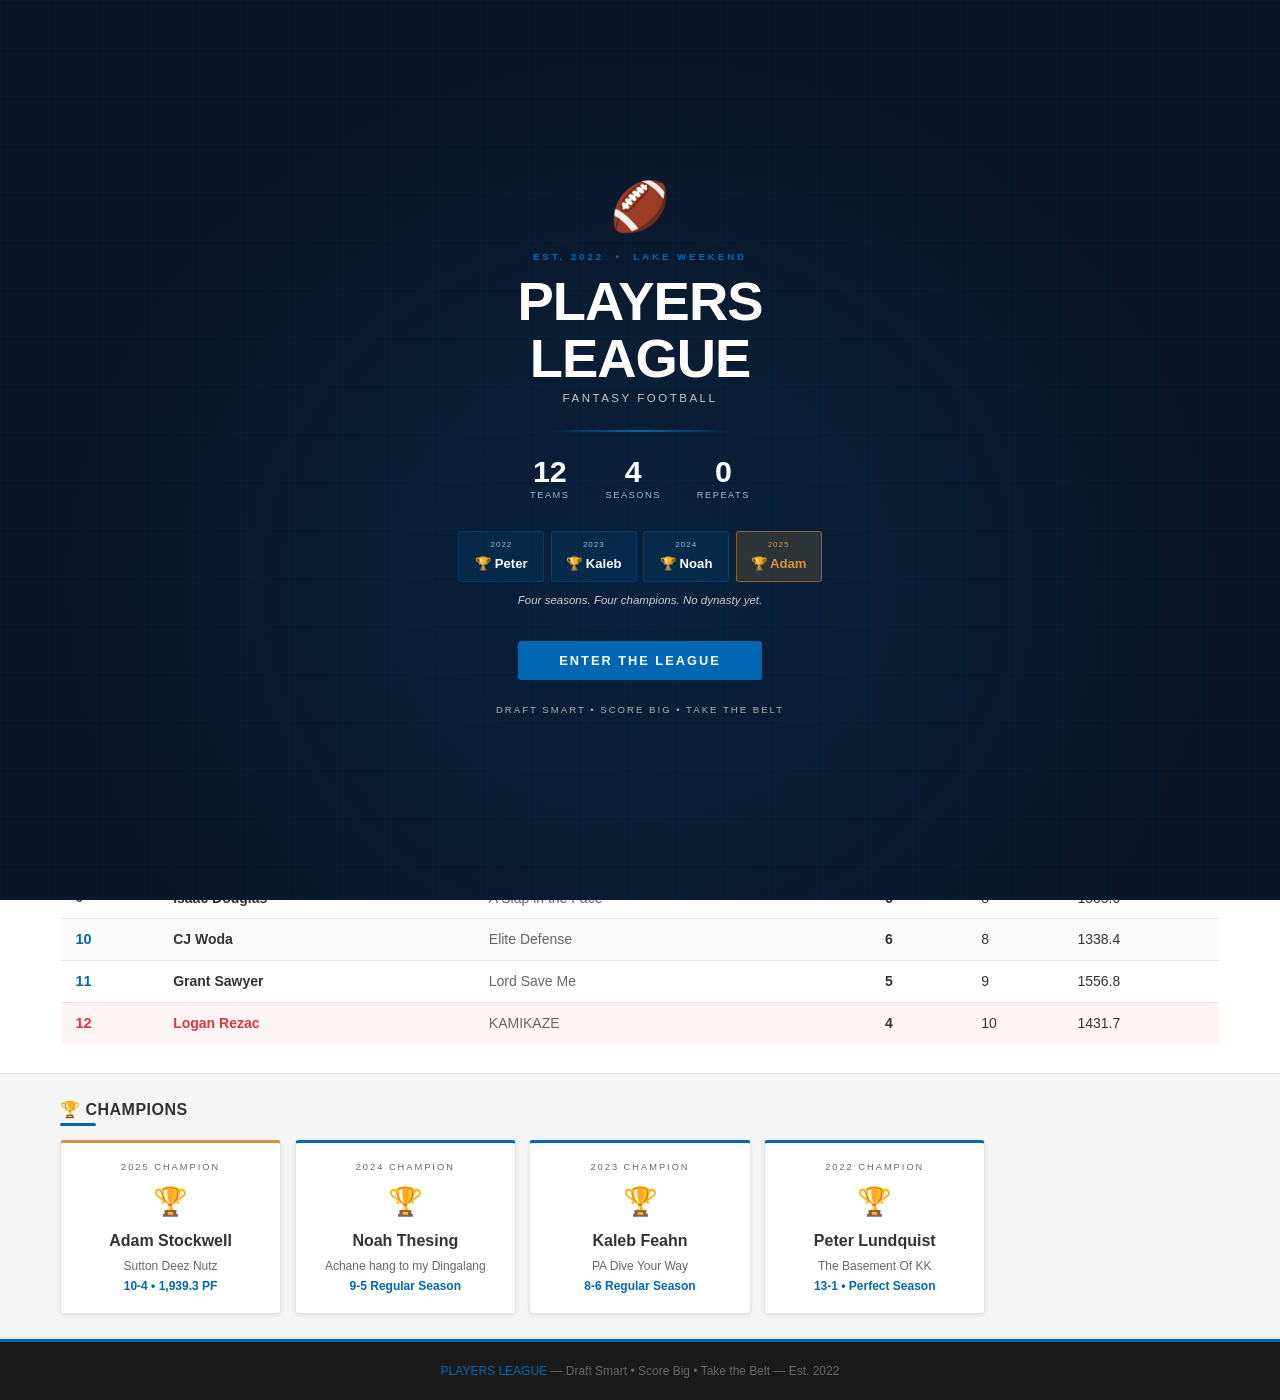
==== index.html @ 0869b555 "Players League site — initial deploy (incl. Players Weekend page)" ====
<!DOCTYPE html>
<html lang="en">
<head>
  <meta charset="UTF-8">
  <meta name="viewport" content="width=device-width, initial-scale=1.0">
  <title>Players League — Fantasy Football</title>
  <link rel="stylesheet" href="css/style.css">
</head>
<body>

  <!-- Navigation -->
  <nav class="nav">
    <div class="nav-inner">
      <a href="index.html" class="nav-logo">PLAYERS LEAGUE<span class="sub">Fantasy Football · Est. 2022</span></a>
      <div class="nav-toggle"><span></span><span></span><span></span></div>
      <div class="nav-links">
        <a href="index.html" class="active">Home</a>
        <a href="teams.html">Teams</a>
        <a href="weekend.html">Weekend</a>
        <a href="awards.html">Awards</a>
        <a href="history.html">History</a>
        <a href="analytics.html">Analytics</a>
      </div>
    </div>
  </nav>

  <!-- Ticker Bar -->
  <div class="ticker-wrap">
    <div class="ticker-label">Breaking</div>
    <div class="ticker-track">
      <div class="ticker-inner">
        <span>🏆 2025 Champion: Adam Stockwell — "Sutton Deez Nutz" 10-4, 1,939.3 PF</span>
        <span>🔥 All-time single-week record: Peter Lundquist 265.9 pts — Week 15, 2022</span>
        <span>👗 Logan Rezac wears the dress — last place 2025 punishment awaits</span>
        <span>📊 4 seasons, 4 different champions — zero repeat winners in league history</span>
        <span>👑 Career wins leader: Adam Stockwell 34-22 (.607)</span>
        <span>🌟 Perfect season alert: Peter Lundquist 13-1 in 2022 — the gold standard</span>
        <span>🏈 Players Weekend 2026 — August 18–20, mark your calendars</span>
        <span>💪 John Lundquist leads all-time H2H vs. Peter 6-3 — big brother bragging rights</span>
      </div>
    </div>
  </div>

  <!-- Hero -->
  <section class="hero">
    <div style="font-size:0.68rem;color:#555555;letter-spacing:3px;text-transform:uppercase;margin-bottom:0.5rem;">🏈 Fantasy Football · Est. 2022</div>
    <h1><span class="gold">PLAYERS</span> LEAGUE</h1>
    <p class="hero-subtitle" style="margin-top:0.3rem;">12 teams &bull; 4 seasons &bull; One legacy</p>
  </section>

  <!-- Champion + Last Place row -->
  <div style="background:#f5f5f5;border-bottom:1px solid #e5e5e5;">
    <div class="section" style="padding-top:1.25rem;padding-bottom:1.25rem;">
      <div style="display:grid;grid-template-columns:1fr 1fr;gap:1rem;">

        <!-- Champion Card -->
        <div style="background:#ffffff;border:1px solid #e5e5e5;border-left:4px solid #0068b3;border-radius:4px;padding:1.1rem 1.25rem;box-shadow:0 1px 4px rgba(0,0,0,0.08);">
          <div style="font-size:0.6rem;color:#0068b3;letter-spacing:2px;text-transform:uppercase;font-weight:800;margin-bottom:0.6rem;">🏆 Reigning Champion</div>
          <div style="font-size:1.2rem;font-weight:900;color:#333333;margin-bottom:0.15rem;">Adam Stockwell</div>
          <div style="color:#d4943a;font-size:0.8rem;font-style:italic;font-weight:600;margin-bottom:0.2rem;">"Sutton Deez Nutz"</div>
          <div style="color:#666666;font-size:0.8rem;">10-4 &bull; 1,939.3 PF &bull; 2025 Season Champion</div>
        </div>

        <!-- Last Place Card -->
        <div style="background:#ffffff;border:1px solid #e5e5e5;border-left:4px solid #dc3545;border-radius:4px;padding:1.1rem 1.25rem;box-shadow:0 1px 4px rgba(0,0,0,0.08);">
          <div style="font-size:0.6rem;color:#dc3545;letter-spacing:2px;text-transform:uppercase;font-weight:800;margin-bottom:0.6rem;">👗 Last Place Punishment</div>
          <div style="font-size:1.2rem;font-weight:900;color:#333333;margin-bottom:0.15rem;">Logan Rezac</div>
          <div style="color:#dc3545;font-size:0.8rem;font-style:italic;font-weight:600;margin-bottom:0.2rem;">"KAMIKAZE"</div>
          <div style="color:#666666;font-size:0.8rem;">4-10 &bull; 1,431.7 PF &bull; Wears a dress for golf 🏌️‍♂️</div>
        </div>

      </div>
    </div>
  </div>

  <!-- 2025 Standings -->
  <section class="section">
    <h2 class="section-title">2025 Standings</h2>
    <div class="gold-line"></div>
    <div style="overflow-x:auto;">
      <table class="data-table">
        <thead>
          <tr>
            <th>#</th>
            <th>Owner</th>
            <th>Team Name</th>
            <th>W</th>
            <th>L</th>
            <th>PF</th>
          </tr>
        </thead>
        <tbody>
          <tr style="background:#e8f2fb;">
            <td><span class="rank-num">1</span></td>
            <td style="font-weight:700;color:#333333;">Adam Stockwell</td>
            <td style="color:#666666;">Sutton Deez Nutz</td>
            <td style="font-weight:700;">10</td><td>4</td><td style="font-weight:700;">1939.3</td>
          </tr>
          <tr><td><span class="rank-num">2</span></td><td style="font-weight:600;">John Lundquist</td><td style="color:#666666;">R.I.C.O</td><td style="font-weight:600;">10</td><td>4</td><td>1789.6</td></tr>
          <tr><td><span class="rank-num">3</span></td><td style="font-weight:600;">Kaleb Feahn</td><td style="color:#666666;">PA Dive Your Way</td><td style="font-weight:600;">8</td><td>6</td><td>1618.7</td></tr>
          <tr><td><span class="rank-num">4</span></td><td style="font-weight:600;">Christian Massett</td><td style="color:#666666;">The Aura Farm</td><td style="font-weight:600;">8</td><td>6</td><td>1575.3</td></tr>
          <tr><td><span class="rank-num">5</span></td><td style="font-weight:600;">Peter Lundquist</td><td style="color:#666666;">The Basement Of KK</td><td style="font-weight:600;">7</td><td>7</td><td>1745.2</td></tr>
          <tr><td><span class="rank-num">6</span></td><td style="font-weight:600;">Noah Thesing</td><td style="color:#666666;">Wan'Dales of London 🐺</td><td style="font-weight:600;">7</td><td>7</td><td>1684.7</td></tr>
          <tr><td><span class="rank-num">7</span></td><td style="font-weight:600;">Mitchell Max</td><td style="color:#666666;">Ashton Powers</td><td style="font-weight:600;">7</td><td>7</td><td>1526.7</td></tr>
          <tr><td><span class="rank-num">8</span></td><td style="font-weight:600;">Leif Engen</td><td style="color:#666666;">Joey Lunchbox</td><td style="font-weight:600;">6</td><td>8</td><td>1638.1</td></tr>
          <tr><td><span class="rank-num">9</span></td><td style="font-weight:600;">Isaac Douglas</td><td style="color:#666666;">A Slap in the Face</td><td style="font-weight:600;">6</td><td>8</td><td>1505.0</td></tr>
          <tr><td><span class="rank-num">10</span></td><td style="font-weight:600;">CJ Woda</td><td style="color:#666666;">Elite Defense</td><td style="font-weight:600;">6</td><td>8</td><td>1338.4</td></tr>
          <tr><td><span class="rank-num">11</span></td><td style="font-weight:600;">Grant Sawyer</td><td style="color:#666666;">Lord Save Me</td><td style="font-weight:600;">5</td><td>9</td><td>1556.8</td></tr>
          <tr style="background:#fff5f5;">
            <td><span class="rank-num" style="color:#dc3545;">12</span></td>
            <td style="font-weight:600;color:#dc3545;">Logan Rezac</td>
            <td style="color:#666666;">KAMIKAZE</td>
            <td style="font-weight:600;">4</td><td>10</td><td>1431.7</td>
          </tr>
        </tbody>
      </table>
    </div>
  </section>

  <!-- Champions Roll -->
  <div style="background:#f5f5f5;border-top:1px solid #e5e5e5;border-bottom:1px solid #e5e5e5;">
    <section class="section" style="padding-top:1.5rem;padding-bottom:1.5rem;">
      <h2 class="section-title">🏆 Champions</h2>
      <div class="gold-line"></div>
      <div style="display:grid;grid-template-columns:repeat(auto-fill,minmax(210px,1fr));gap:0.85rem;">

        <div style="background:#ffffff;border:1px solid #e5e5e5;border-top:3px solid #d4943a;border-radius:4px;padding:1.1rem;text-align:center;box-shadow:0 1px 4px rgba(0,0,0,0.08);">
          <div style="font-size:0.58rem;color:#666666;letter-spacing:2px;text-transform:uppercase;margin-bottom:0.4rem;">2025 Champion</div>
          <div style="font-size:1.75rem;margin-bottom:0.4rem;">🏆</div>
          <div style="font-size:1rem;font-weight:900;color:#333333;">Adam Stockwell</div>
          <div style="color:#666666;font-size:0.75rem;margin-top:0.2rem;">Sutton Deez Nutz</div>
          <div style="color:#0068b3;font-size:0.75rem;font-weight:700;margin-top:0.15rem;">10-4 &bull; 1,939.3 PF</div>
        </div>

        <div style="background:#ffffff;border:1px solid #e5e5e5;border-top:3px solid #0068b3;border-radius:4px;padding:1.1rem;text-align:center;box-shadow:0 1px 4px rgba(0,0,0,0.08);">
          <div style="font-size:0.58rem;color:#666666;letter-spacing:2px;text-transform:uppercase;margin-bottom:0.4rem;">2024 Champion</div>
          <div style="font-size:1.75rem;margin-bottom:0.4rem;">🏆</div>
          <div style="font-size:1rem;font-weight:900;color:#333333;">Noah Thesing</div>
          <div style="color:#666666;font-size:0.75rem;margin-top:0.2rem;">Achane hang to my Dingalang</div>
          <div style="color:#0068b3;font-size:0.75rem;font-weight:700;margin-top:0.15rem;">9-5 Regular Season</div>
        </div>

        <div style="background:#ffffff;border:1px solid #e5e5e5;border-top:3px solid #0068b3;border-radius:4px;padding:1.1rem;text-align:center;box-shadow:0 1px 4px rgba(0,0,0,0.08);">
          <div style="font-size:0.58rem;color:#666666;letter-spacing:2px;text-transform:uppercase;margin-bottom:0.4rem;">2023 Champion</div>
          <div style="font-size:1.75rem;margin-bottom:0.4rem;">🏆</div>
          <div style="font-size:1rem;font-weight:900;color:#333333;">Kaleb Feahn</div>
          <div style="color:#666666;font-size:0.75rem;margin-top:0.2rem;">PA Dive Your Way</div>
          <div style="color:#0068b3;font-size:0.75rem;font-weight:700;margin-top:0.15rem;">8-6 Regular Season</div>
        </div>

        <div style="background:#ffffff;border:1px solid #e5e5e5;border-top:3px solid #0068b3;border-radius:4px;padding:1.1rem;text-align:center;box-shadow:0 1px 4px rgba(0,0,0,0.08);">
          <div style="font-size:0.58rem;color:#666666;letter-spacing:2px;text-transform:uppercase;margin-bottom:0.4rem;">2022 Champion</div>
          <div style="font-size:1.75rem;margin-bottom:0.4rem;">🏆</div>
          <div style="font-size:1rem;font-weight:900;color:#333333;">Peter Lundquist</div>
          <div style="color:#666666;font-size:0.75rem;margin-top:0.2rem;">The Basement Of KK</div>
          <div style="color:#0068b3;font-size:0.75rem;font-weight:700;margin-top:0.15rem;">13-1 &bull; Perfect Season</div>
        </div>

      </div>
    </section>
  </div>

  <!-- Footer -->
  <footer class="footer">
    <p><span class="gold">PLAYERS LEAGUE</span> &mdash; Draft Smart &bull; Score Big &bull; Take the Belt &mdash; Est. 2022</p>
  </footer>

  <script src="js/gate.js"></script>
  <script>
    document.querySelector('.nav-toggle')?.addEventListener('click', () => {
      document.querySelector('.nav-links').classList.toggle('open');
    });
  </script>
</body>
</html>
---- css/style.css ----
/* ============================================
   PLAYERS LEAGUE — ESPN-Style Light Theme
   Lake Blue Edition
   ============================================ */

/* ---------- Variables ---------- */
:root {
  /* Core Backgrounds */
  --bg:             #ffffff;
  --bg-alt:         #f5f5f5;
  --bg-subtle:      #f8f9fa;
  --nav-bg:         #1a1a1a;
  --nav-bg-dark:    #0a1628;

  /* Primary Accent — Lake Blue */
  --blue:           #0068b3;
  --blue-dark:      #005292;
  --blue-light:     #e8f2fb;
  --blue-hover:     rgba(0,104,179,0.07);

  /* Secondary Accent — Warm Amber */
  --amber:          #d4943a;
  --amber-bg:       #fef3e2;

  /* Text */
  --text:           #333333;
  --text-muted:     #666666;
  --text-light:     #999999;

  /* Status */
  --red:            #dc3545;
  --green:          #198754;
  --red-bg:         rgba(220,53,69,0.08);
  --green-bg:       rgba(25,135,84,0.08);

  /* Borders */
  --border:         #e5e5e5;
  --border-strong:  #cccccc;

  /* Shadows */
  --shadow:         0 1px 4px rgba(0,0,0,0.08);
  --shadow-md:      0 2px 12px rgba(0,0,0,0.10);
  --shadow-lg:      0 4px 24px rgba(0,0,0,0.12);

  /* Misc */
  --radius:         4px;
  --transition:     all 0.18s ease;

  /* ---- Backward-compat aliases (used in old inline HTML and teams-data.js) ---- */
  --cream:          #333333;
  --cream-soft:     #555555;
  --gold:           #d4943a;
  --gold-bright:    #e0a040;
  --white:          #ffffff;
  --gray:           #666666;
  --gray-text:      #666666;
  --gray-light:     #e5e5e5;
  --gray-mid:       #cccccc;
  --muted:          #666666;
  --text-body:      #555555;

  /* Old dark-theme aliases (remapped to light values so inline CSS still reads correctly) */
  --navy-dark:      #0a1628;   /* only used in gate / hero sections which stay dark */
  --navy:           #f8f9fa;   /* was dark card bg → now light */
  --navy-mid:       #f8f9fa;
  --navy-light:     #f0f0f0;
  --slate:          #e5e5e5;
  --amber-muted:    rgba(212,148,58,0.12);
  --amber-glow:     rgba(212,148,58,0.2);
  --purple-dark:    #0a1628;
  --black:          #1a1a1a;
  --black-soft:     #111111;
  --dark:           #f5f5f5;
  --dark-mid:       #f0f0f0;
  --dark-light:     #ebebeb;
}

/* ---------- Reset ---------- */
*, *::before, *::after { box-sizing: border-box; margin: 0; padding: 0; }
html { scroll-behavior: smooth; }

body {
  font-family: -apple-system, BlinkMacSystemFont, 'Segoe UI', Roboto, 'Helvetica Neue', Arial, sans-serif;
  background: var(--bg);
  color: var(--text);
  line-height: 1.5;
  -webkit-font-smoothing: antialiased;
}

a { text-decoration: none; color: inherit; }
ul { list-style: none; }
img { max-width: 100%; display: block; }

/* ---------- Typography — no serifs ---------- */
h1, h2, h3 {
  font-family: -apple-system, BlinkMacSystemFont, 'Segoe UI', Roboto, sans-serif;
  font-weight: 700;
}

/* ---------- Navigation ---------- */
.nav {
  position: fixed;
  top: 0; left: 0; right: 0;
  z-index: 1000;
  background: var(--nav-bg);
}

.nav-inner {
  max-width: 1280px;
  margin: 0 auto;
  display: flex;
  align-items: center;
  justify-content: space-between;
  height: 52px;
  padding: 0 1.25rem;
}

.nav-logo {
  font-size: 1rem;
  font-weight: 900;
  color: #ffffff;
  letter-spacing: 0.5px;
  text-transform: uppercase;
  white-space: nowrap;
}

.nav-logo .sub {
  font-size: 0.55rem;
  display: block;
  color: #777777;
  letter-spacing: 1.5px;
  font-weight: 400;
  text-transform: uppercase;
  margin-top: -1px;
}

.nav-links {
  display: flex;
  gap: 0;
  align-items: stretch;
  height: 52px;
}

.nav-links a {
  color: #aaaaaa;
  font-size: 0.75rem;
  font-weight: 700;
  letter-spacing: 0.5px;
  text-transform: uppercase;
  transition: var(--transition);
  padding: 0 1rem;
  display: flex;
  align-items: center;
  border-bottom: 3px solid transparent;
  white-space: nowrap;
}

.nav-links a::after { display: none; }

.nav-links a:hover {
  color: #ffffff;
  background: rgba(255,255,255,0.05);
}

.nav-links a.active {
  color: #ffffff;
  border-bottom-color: var(--blue);
}

.nav-toggle {
  display: none;
  flex-direction: column;
  gap: 5px;
  cursor: pointer;
  padding: 4px;
}

.nav-toggle span {
  width: 24px; height: 2px;
  background: #ffffff;
  transition: var(--transition);
  display: block;
}

/* ---------- Ticker Bar ---------- */
.ticker-wrap {
  background: var(--blue);
  height: 30px;
  overflow: hidden;
  display: flex;
  align-items: center;
  margin-top: 52px;
}

.ticker-label {
  background: var(--amber);
  color: #ffffff;
  font-size: 0.6rem;
  font-weight: 900;
  text-transform: uppercase;
  letter-spacing: 1px;
  padding: 0 0.75rem;
  height: 30px;
  display: flex;
  align-items: center;
  flex-shrink: 0;
  z-index: 2;
}

.ticker-track {
  overflow: hidden;
  flex: 1;
  height: 30px;
  display: flex;
  align-items: center;
}

.ticker-inner {
  display: flex;
  align-items: center;
  white-space: nowrap;
  animation: tickerScroll 40s linear infinite;
}

.ticker-inner span {
  color: rgba(255,255,255,0.92);
  font-size: 0.7rem;
  font-weight: 600;
  padding: 0 2rem 0 0;
  letter-spacing: 0.2px;
}

@keyframes tickerScroll {
  0%   { transform: translateX(100vw); }
  100% { transform: translateX(-100%); }
}

/* ---------- Dropdown Menu ---------- */
.nav-dropdown {
  position: relative;
  display: flex;
  align-items: center;
}

.nav-dropdown-toggle {
  color: #aaaaaa;
  font-size: 0.75rem;
  font-weight: 700;
  letter-spacing: 0.5px;
  text-transform: uppercase;
  cursor: pointer;
  padding: 0 1rem;
  height: 52px;
  display: flex;
  align-items: center;
  transition: var(--transition);
  user-select: none;
  white-space: nowrap;
  border-bottom: 3px solid transparent;
}

.nav-dropdown:hover .nav-dropdown-toggle,
.nav-dropdown.open .nav-dropdown-toggle,
.nav-dropdown-toggle.active {
  color: #ffffff;
  background: rgba(255,255,255,0.05);
}

.nav-dropdown-toggle::after { display: none; }

.nav-dropdown-menu {
  display: none;
  position: absolute;
  top: 52px;
  right: 0;
  background: #2a2a2a;
  border: 1px solid #444;
  border-top: none;
  border-radius: 0 0 var(--radius) var(--radius);
  padding: 0.25rem 0;
  min-width: 180px;
  box-shadow: 0 4px 16px rgba(0,0,0,0.3);
  z-index: 1001;
}

.nav-dropdown:hover .nav-dropdown-menu,
.nav-dropdown.open .nav-dropdown-menu {
  display: block;
  animation: dropdownFade 0.1s ease;
}

@keyframes dropdownFade {
  from { opacity: 0; transform: translateY(-4px); }
  to   { opacity: 1; transform: translateY(0); }
}

.nav-dropdown-menu a {
  display: flex;
  align-items: center;
  height: 38px;
  padding: 0 1rem;
  color: #aaaaaa;
  font-size: 0.73rem;
  font-weight: 600;
  letter-spacing: 0.5px;
  text-transform: uppercase;
  transition: var(--transition);
  white-space: nowrap;
}

.nav-dropdown-menu a:hover,
.nav-dropdown-menu a.active {
  color: #ffffff;
  background: rgba(255,255,255,0.06);
}

.nav-dropdown-menu a::after { display: none; }

/* ---------- Hero ---------- */
.hero {
  min-height: 160px;
  display: flex;
  flex-direction: column;
  align-items: center;
  justify-content: center;
  text-align: center;
  background: linear-gradient(135deg, #0a1628 0%, #0d2244 60%, #0f2a50 100%);
  padding: 2rem 1.5rem 1.75rem;
  border-bottom: 3px solid var(--blue);
  position: relative;
  overflow: hidden;
}

.hero::before {
  content: '';
  position: absolute;
  inset: 0;
  background: linear-gradient(135deg, rgba(0,104,179,0.18) 0%, transparent 55%);
  pointer-events: none;
}

.hero h1 {
  font-size: clamp(1.75rem, 4vw, 2.6rem);
  font-weight: 900;
  letter-spacing: -0.5px;
  margin-bottom: 0.2rem;
  position: relative;
  color: #ffffff;
  text-transform: uppercase;
}

.hero h1 .gold { color: var(--blue); }

.hero-motto {
  color: #666666;
  font-size: 0.68rem;
  letter-spacing: 3px;
  text-transform: uppercase;
  margin-bottom: 0.4rem;
  position: relative;
}

.hero-subtitle {
  color: #aaaaaa;
  font-size: 0.85rem;
  font-weight: 400;
  max-width: 600px;
  position: relative;
}

/* ---------- Page Header ---------- */
.page-header {
  background: linear-gradient(135deg, #0a1628 0%, #0d2244 60%, #0f2a50 100%);
  padding: 2rem 1.5rem 1.75rem;
  text-align: center;
  border-bottom: 3px solid var(--blue);
  position: relative;
  overflow: hidden;
}

.page-header::before {
  content: '';
  position: absolute;
  inset: 0;
  background: linear-gradient(135deg, rgba(0,104,179,0.15) 0%, transparent 55%);
  pointer-events: none;
}

.page-header h1 {
  font-size: clamp(1.4rem, 3.5vw, 2rem);
  font-weight: 900;
  letter-spacing: 0;
  margin-bottom: 0.25rem;
  position: relative;
  color: #ffffff;
  text-transform: uppercase;
}

.page-header h1 .gold { color: var(--blue); }

.page-header p {
  color: #888888;
  font-size: 0.82rem;
  position: relative;
}

/* ---------- Section ---------- */
.section {
  max-width: 1200px;
  margin: 0 auto;
  padding: 1.75rem 1.25rem;
}

.section-title {
  font-size: 1rem;
  font-weight: 800;
  color: var(--text);
  margin-bottom: 0.1rem;
  text-transform: uppercase;
  letter-spacing: 0.5px;
}

.section-sub {
  color: var(--text-muted);
  font-size: 0.83rem;
  margin-bottom: 0.85rem;
  line-height: 1.5;
}

.gold-line {
  width: 36px; height: 3px;
  background: var(--blue);
  margin-bottom: 0.85rem;
  border-radius: 2px;
}

/* ---------- Tables ---------- */
.data-table {
  width: 100%;
  border-collapse: collapse;
  background: #ffffff;
  border-radius: var(--radius);
  overflow: hidden;
  box-shadow: var(--shadow-md);
  border: 1px solid var(--border);
}

.data-table thead { background: #1a1a1a; }

.data-table th {
  padding: 0.65rem 0.9rem;
  text-align: left;
  font-size: 0.68rem;
  text-transform: uppercase;
  letter-spacing: 1px;
  color: #ffffff;
  font-weight: 700;
  border-bottom: none;
}

.data-table td {
  padding: 0.6rem 0.9rem;
  font-size: 0.875rem;
  border-bottom: 1px solid var(--border);
  color: var(--text);
}

.data-table tfoot td {
  background: #f5f5f5;
  border-top: 2px solid var(--border-strong);
  font-weight: 700;
  border-bottom: none;
  color: var(--text);
  font-size: 0.83rem;
}

.data-table tbody tr:last-child td {
  border-bottom: none;
}

.data-table tbody tr {
  transition: background 0.12s ease;
}

.data-table tbody tr:hover {
  background: var(--blue-hover);
}

.data-table tbody tr:nth-child(even) {
  background: #fafafa;
}

.data-table tbody tr:nth-child(even):hover {
  background: var(--blue-hover);
}

.rank-num {
  color: var(--blue);
  font-weight: 800;
  font-size: 0.9rem;
}

/* ---------- Cards ---------- */
.card-grid {
  display: grid;
  grid-template-columns: repeat(auto-fill, minmax(300px, 1fr));
  gap: 0.9rem;
}

.card {
  background: #ffffff;
  border: 1px solid var(--border);
  border-radius: var(--radius);
  padding: 1.1rem 1.25rem;
  transition: var(--transition);
  box-shadow: var(--shadow);
}

.card:hover {
  box-shadow: var(--shadow-md);
  border-color: var(--blue);
}

.card h3 {
  font-size: 0.9rem;
  font-weight: 800;
  text-transform: uppercase;
  letter-spacing: 0.3px;
}

/* ---------- Info Block ---------- */
.info-block {
  background: #ffffff;
  border-radius: var(--radius);
  padding: 1rem 1.25rem;
  border-left: 3px solid var(--blue);
  border-top: 1px solid var(--border);
  border-right: 1px solid var(--border);
  border-bottom: 1px solid var(--border);
  margin-bottom: 0.65rem;
  box-shadow: var(--shadow);
}

.info-block h3 {
  color: var(--blue);
  font-size: 0.82rem;
  font-weight: 800;
  margin-bottom: 0.3rem;
  text-transform: uppercase;
  letter-spacing: 0.3px;
}

.info-block p {
  color: var(--text-muted);
  font-size: 0.85rem;
  line-height: 1.6;
}

/* ---------- Timeline ---------- */
.timeline {
  position: relative;
  padding-left: 2.25rem;
  margin-top: 1.25rem;
}

.timeline::before {
  content: '';
  position: absolute;
  left: 9px; top: 4px; bottom: 0;
  width: 2px;
  background: linear-gradient(180deg, var(--blue) 0%, var(--border) 100%);
}

.timeline-item {
  position: relative;
  margin-bottom: 2.5rem;
}

.timeline-dot {
  position: absolute;
  left: -2.25rem; top: 0.3rem;
  width: 18px; height: 18px;
  background: var(--blue);
  border: 3px solid #ffffff;
  border-radius: 50%;
  box-shadow: 0 0 0 2px var(--blue);
  z-index: 1;
}

.timeline-year {
  font-size: 1.15rem;
  font-weight: 900;
  color: var(--text);
  margin-bottom: 0.35rem;
  text-transform: uppercase;
  letter-spacing: 0.5px;
}

.timeline-text {
  color: var(--text-muted);
  line-height: 1.6;
  font-size: 0.875rem;
  margin-bottom: 0.75rem;
}

.timeline-text strong { color: var(--text); font-weight: 700; }

/* ---------- Tab Switcher ---------- */
.tab-switcher {
  display: flex;
  gap: 0;
  flex-wrap: wrap;
  border-bottom: 2px solid var(--border);
  margin-bottom: 0;
}

.tab-btn {
  padding: 0.6rem 1.1rem;
  border: none;
  border-bottom: 3px solid transparent;
  background: transparent;
  color: var(--text-muted);
  border-radius: 0;
  cursor: pointer;
  font-family: inherit;
  font-size: 0.75rem;
  font-weight: 700;
  letter-spacing: 0.4px;
  text-transform: uppercase;
  transition: all 0.15s ease;
  margin-bottom: -2px;
}

.tab-btn:hover { color: var(--text); }
.tab-btn.active { color: var(--blue); border-bottom-color: var(--blue); }

.analytics-section { display: none; }
.analytics-section.active { display: block; }

/* ---------- Footer ---------- */
.footer {
  background: #1a1a1a;
  text-align: center;
  padding: 1.25rem;
  color: #666666;
  font-size: 0.75rem;
  border-top: 3px solid var(--blue);
}

.footer .gold { color: var(--blue); }

/* ---------- Luck Colors ---------- */
.luck-positive { color: var(--green); font-weight: 700; }
.luck-negative { color: var(--red); font-weight: 700; }
.luck-neutral  { color: var(--amber); font-weight: 700; }

/* ---------- Award Card ---------- */
.award-card {
  background: #ffffff;
  border: 1px solid var(--border);
  border-top: 3px solid var(--blue);
  border-radius: var(--radius);
  padding: 1.4rem;
  text-align: center;
  transition: var(--transition);
  box-shadow: var(--shadow);
}

.award-card:hover {
  box-shadow: var(--shadow-md);
  border-color: var(--blue);
  border-top-color: var(--blue);
  transform: translateY(-2px);
}

.award-card.featured {
  border-top: 3px solid var(--amber);
  background: #fffdf8;
}

.award-card.featured:hover {
  border-color: var(--amber);
  border-top-color: var(--amber);
}

.award-icon { font-size: 2.25rem; margin-bottom: 0.5rem; }

.award-title {
  color: var(--blue);
  font-size: 0.65rem;
  font-weight: 800;
  letter-spacing: 1.2px;
  text-transform: uppercase;
  margin-bottom: 0.35rem;
}

.award-winner {
  color: var(--text);
  font-size: 1.1rem;
  font-weight: 800;
  margin-bottom: 0.3rem;
}

.award-detail {
  color: var(--text-muted);
  font-size: 0.8rem;
  line-height: 1.5;
}

/* ---------- Summary Card ---------- */
.summary-card {
  background: #ffffff;
  border: 1px solid var(--border);
  border-left: 3px solid var(--blue);
  border-radius: var(--radius);
  padding: 1.1rem 1.25rem;
  transition: var(--transition);
  box-shadow: var(--shadow);
}

.summary-card:hover {
  box-shadow: var(--shadow-md);
}

.summary-card h3 {
  color: var(--text);
  font-size: 0.82rem;
  font-weight: 800;
  margin-bottom: 0.3rem;
  text-transform: uppercase;
  letter-spacing: 0.3px;
}

.summary-card p { color: var(--text-muted); font-size: 0.83rem; line-height: 1.5; }

/* ---------- Luck Pill ---------- */
.pill-luck {
  display: inline-block;
  padding: 0.18rem 0.5rem;
  border-radius: 3px;
  font-size: 0.72rem;
  font-weight: 800;
}

.pill-luck.pos { background: var(--green-bg); color: var(--green); }
.pill-luck.neg { background: var(--red-bg); color: var(--red); }
.pill-luck.neu { background: var(--amber-bg); color: var(--amber); }

/* ---------- Analytics cell highlighting ---------- */
.pf-high  { color: var(--green); font-weight: 700; }
.pf-low   { color: var(--red); }
.pf-mid   { color: var(--text-muted); }

/* ---------- Teams-data.js content overrides ---------- */
/* The teams-data.js has dark-mode inline borders; override for light theme */
#tp-h2h > div,
#tp-seasons > div {
  border-bottom: 1px solid var(--border) !important;
}

#tp-h2h > div:last-child,
#tp-seasons > div:last-child {
  border-bottom: none !important;
}

/* ---------- Responsive ---------- */
@media (max-width: 768px) {
  .nav-links {
    display: none;
    position: absolute;
    top: 52px; left: 0; right: 0;
    background: var(--nav-bg);
    flex-direction: column;
    padding: 0.25rem 0;
    height: auto;
    gap: 0;
    border-bottom: 3px solid var(--blue);
    box-shadow: 0 4px 12px rgba(0,0,0,0.3);
  }

  .nav-links.open { display: flex; }
  .nav-toggle { display: flex; }

  .nav-links a {
    height: 44px;
    padding: 0 1.25rem;
    border-bottom: none;
    border-left: 3px solid transparent;
    width: 100%;
    justify-content: flex-start;
  }

  .nav-links a.active {
    border-left-color: var(--blue);
    border-bottom: none;
    background: rgba(255,255,255,0.06);
  }

  .nav-dropdown {
    flex-direction: column;
    align-items: flex-start;
    width: 100%;
  }

  .nav-dropdown-toggle {
    height: 38px;
    padding: 0 1.25rem;
    opacity: 0.45;
    pointer-events: none;
    font-size: 0.68rem;
    letter-spacing: 1.5px;
    width: 100%;
    border-bottom: none;
  }

  .nav-dropdown-menu {
    display: block;
    position: static;
    background: transparent;
    border: none;
    border-left: 2px solid var(--blue);
    border-radius: 0;
    padding: 0.15rem 0 0.25rem 1.25rem;
    box-shadow: none;
    min-width: unset;
    width: 100%;
    animation: none;
    margin-left: 1.25rem;
  }

  .nav-dropdown-menu a {
    height: 36px;
    padding: 0 0.5rem;
    font-size: 0.72rem;
  }

  .card-grid { grid-template-columns: 1fr; }

  .data-table th, .data-table td {
    padding: 0.5rem 0.6rem;
    font-size: 0.75rem;
  }

  .tab-switcher { gap: 0; overflow-x: auto; flex-wrap: nowrap; }
  .tab-btn { padding: 0.55rem 0.8rem; font-size: 0.7rem; white-space: nowrap; }

  .ticker-wrap { display: none; }

  .timeline { padding-left: 1.75rem; }
  .timeline-dot { left: -1.75rem; }
}
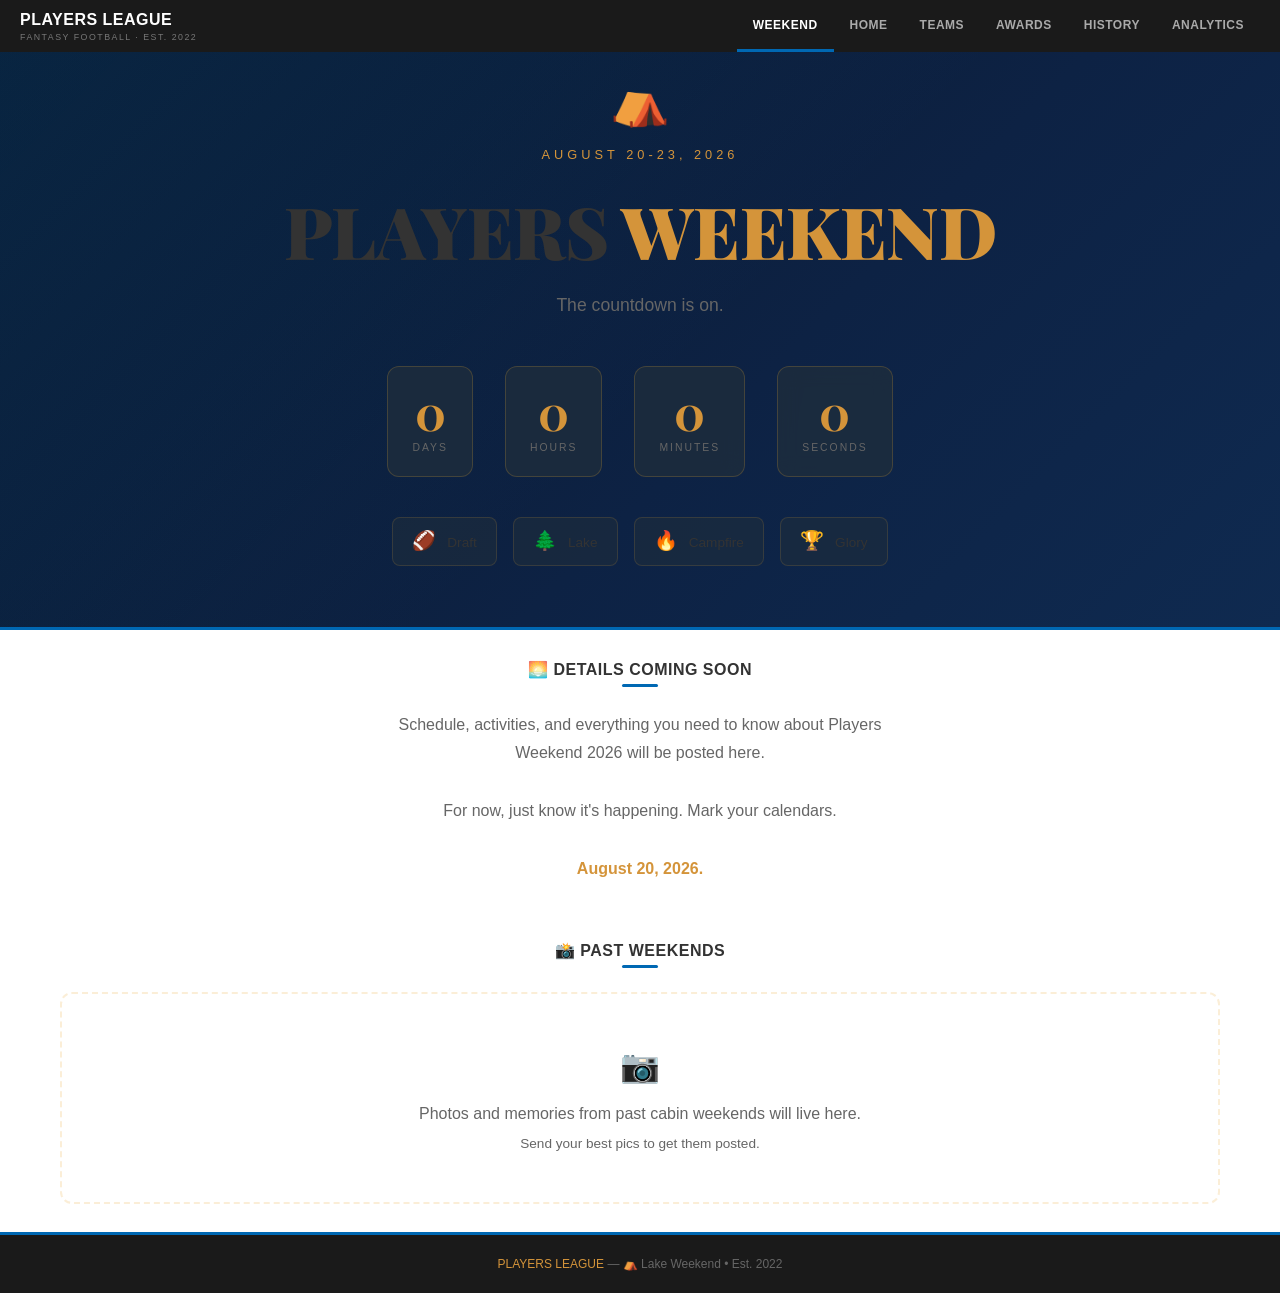
==== commit c5b92847: "Make Weekend the first nav tab and default landing page (index redirects to weekend; Home preserved " ====
--- a/index.html
+++ b/index.html
@@ -4,172 +4,16 @@
   <meta charset="UTF-8">
   <meta name="viewport" content="width=device-width, initial-scale=1.0">
   <title>Players League — Fantasy Football</title>
-  <link rel="stylesheet" href="css/style.css">
+  <meta http-equiv="refresh" content="0; url=weekend.html">
+  <link rel="canonical" href="weekend.html">
+  <script>window.location.replace('weekend.html');</script>
+  <style>
+    body{background:#0a1628;color:#e8e8e8;font-family:system-ui,-apple-system,Segoe UI,Roboto,sans-serif;
+         display:flex;align-items:center;justify-content:center;height:100vh;margin:0;text-align:center;}
+    a{color:#e8a838;font-weight:700;text-decoration:none;}
+  </style>
 </head>
 <body>
-
-  <!-- Navigation -->
-  <nav class="nav">
-    <div class="nav-inner">
-      <a href="index.html" class="nav-logo">PLAYERS LEAGUE<span class="sub">Fantasy Football · Est. 2022</span></a>
-      <div class="nav-toggle"><span></span><span></span><span></span></div>
-      <div class="nav-links">
-        <a href="index.html" class="active">Home</a>
-        <a href="teams.html">Teams</a>
-        <a href="weekend.html">Weekend</a>
-        <a href="awards.html">Awards</a>
-        <a href="history.html">History</a>
-        <a href="analytics.html">Analytics</a>
-      </div>
-    </div>
-  </nav>
-
-  <!-- Ticker Bar -->
-  <div class="ticker-wrap">
-    <div class="ticker-label">Breaking</div>
-    <div class="ticker-track">
-      <div class="ticker-inner">
-        <span>🏆 2025 Champion: Adam Stockwell — "Sutton Deez Nutz" 10-4, 1,939.3 PF</span>
-        <span>🔥 All-time single-week record: Peter Lundquist 265.9 pts — Week 15, 2022</span>
-        <span>👗 Logan Rezac wears the dress — last place 2025 punishment awaits</span>
-        <span>📊 4 seasons, 4 different champions — zero repeat winners in league history</span>
-        <span>👑 Career wins leader: Adam Stockwell 34-22 (.607)</span>
-        <span>🌟 Perfect season alert: Peter Lundquist 13-1 in 2022 — the gold standard</span>
-        <span>🏈 Players Weekend 2026 — August 18–20, mark your calendars</span>
-        <span>💪 John Lundquist leads all-time H2H vs. Peter 6-3 — big brother bragging rights</span>
-      </div>
-    </div>
-  </div>
-
-  <!-- Hero -->
-  <section class="hero">
-    <div style="font-size:0.68rem;color:#555555;letter-spacing:3px;text-transform:uppercase;margin-bottom:0.5rem;">🏈 Fantasy Football · Est. 2022</div>
-    <h1><span class="gold">PLAYERS</span> LEAGUE</h1>
-    <p class="hero-subtitle" style="margin-top:0.3rem;">12 teams &bull; 4 seasons &bull; One legacy</p>
-  </section>
-
-  <!-- Champion + Last Place row -->
-  <div style="background:#f5f5f5;border-bottom:1px solid #e5e5e5;">
-    <div class="section" style="padding-top:1.25rem;padding-bottom:1.25rem;">
-      <div style="display:grid;grid-template-columns:1fr 1fr;gap:1rem;">
-
-        <!-- Champion Card -->
-        <div style="background:#ffffff;border:1px solid #e5e5e5;border-left:4px solid #0068b3;border-radius:4px;padding:1.1rem 1.25rem;box-shadow:0 1px 4px rgba(0,0,0,0.08);">
-          <div style="font-size:0.6rem;color:#0068b3;letter-spacing:2px;text-transform:uppercase;font-weight:800;margin-bottom:0.6rem;">🏆 Reigning Champion</div>
-          <div style="font-size:1.2rem;font-weight:900;color:#333333;margin-bottom:0.15rem;">Adam Stockwell</div>
-          <div style="color:#d4943a;font-size:0.8rem;font-style:italic;font-weight:600;margin-bottom:0.2rem;">"Sutton Deez Nutz"</div>
-          <div style="color:#666666;font-size:0.8rem;">10-4 &bull; 1,939.3 PF &bull; 2025 Season Champion</div>
-        </div>
-
-        <!-- Last Place Card -->
-        <div style="background:#ffffff;border:1px solid #e5e5e5;border-left:4px solid #dc3545;border-radius:4px;padding:1.1rem 1.25rem;box-shadow:0 1px 4px rgba(0,0,0,0.08);">
-          <div style="font-size:0.6rem;color:#dc3545;letter-spacing:2px;text-transform:uppercase;font-weight:800;margin-bottom:0.6rem;">👗 Last Place Punishment</div>
-          <div style="font-size:1.2rem;font-weight:900;color:#333333;margin-bottom:0.15rem;">Logan Rezac</div>
-          <div style="color:#dc3545;font-size:0.8rem;font-style:italic;font-weight:600;margin-bottom:0.2rem;">"KAMIKAZE"</div>
-          <div style="color:#666666;font-size:0.8rem;">4-10 &bull; 1,431.7 PF &bull; Wears a dress for golf 🏌️‍♂️</div>
-        </div>
-
-      </div>
-    </div>
-  </div>
-
-  <!-- 2025 Standings -->
-  <section class="section">
-    <h2 class="section-title">2025 Standings</h2>
-    <div class="gold-line"></div>
-    <div style="overflow-x:auto;">
-      <table class="data-table">
-        <thead>
-          <tr>
-            <th>#</th>
-            <th>Owner</th>
-            <th>Team Name</th>
-            <th>W</th>
-            <th>L</th>
-            <th>PF</th>
-          </tr>
-        </thead>
-        <tbody>
-          <tr style="background:#e8f2fb;">
-            <td><span class="rank-num">1</span></td>
-            <td style="font-weight:700;color:#333333;">Adam Stockwell</td>
-            <td style="color:#666666;">Sutton Deez Nutz</td>
-            <td style="font-weight:700;">10</td><td>4</td><td style="font-weight:700;">1939.3</td>
-          </tr>
-          <tr><td><span class="rank-num">2</span></td><td style="font-weight:600;">John Lundquist</td><td style="color:#666666;">R.I.C.O</td><td style="font-weight:600;">10</td><td>4</td><td>1789.6</td></tr>
-          <tr><td><span class="rank-num">3</span></td><td style="font-weight:600;">Kaleb Feahn</td><td style="color:#666666;">PA Dive Your Way</td><td style="font-weight:600;">8</td><td>6</td><td>1618.7</td></tr>
-          <tr><td><span class="rank-num">4</span></td><td style="font-weight:600;">Christian Massett</td><td style="color:#666666;">The Aura Farm</td><td style="font-weight:600;">8</td><td>6</td><td>1575.3</td></tr>
-          <tr><td><span class="rank-num">5</span></td><td style="font-weight:600;">Peter Lundquist</td><td style="color:#666666;">The Basement Of KK</td><td style="font-weight:600;">7</td><td>7</td><td>1745.2</td></tr>
-          <tr><td><span class="rank-num">6</span></td><td style="font-weight:600;">Noah Thesing</td><td style="color:#666666;">Wan'Dales of London 🐺</td><td style="font-weight:600;">7</td><td>7</td><td>1684.7</td></tr>
-          <tr><td><span class="rank-num">7</span></td><td style="font-weight:600;">Mitchell Max</td><td style="color:#666666;">Ashton Powers</td><td style="font-weight:600;">7</td><td>7</td><td>1526.7</td></tr>
-          <tr><td><span class="rank-num">8</span></td><td style="font-weight:600;">Leif Engen</td><td style="color:#666666;">Joey Lunchbox</td><td style="font-weight:600;">6</td><td>8</td><td>1638.1</td></tr>
-          <tr><td><span class="rank-num">9</span></td><td style="font-weight:600;">Isaac Douglas</td><td style="color:#666666;">A Slap in the Face</td><td style="font-weight:600;">6</td><td>8</td><td>1505.0</td></tr>
-          <tr><td><span class="rank-num">10</span></td><td style="font-weight:600;">CJ Woda</td><td style="color:#666666;">Elite Defense</td><td style="font-weight:600;">6</td><td>8</td><td>1338.4</td></tr>
-          <tr><td><span class="rank-num">11</span></td><td style="font-weight:600;">Grant Sawyer</td><td style="color:#666666;">Lord Save Me</td><td style="font-weight:600;">5</td><td>9</td><td>1556.8</td></tr>
-          <tr style="background:#fff5f5;">
-            <td><span class="rank-num" style="color:#dc3545;">12</span></td>
-            <td style="font-weight:600;color:#dc3545;">Logan Rezac</td>
-            <td style="color:#666666;">KAMIKAZE</td>
-            <td style="font-weight:600;">4</td><td>10</td><td>1431.7</td>
-          </tr>
-        </tbody>
-      </table>
-    </div>
-  </section>
-
-  <!-- Champions Roll -->
-  <div style="background:#f5f5f5;border-top:1px solid #e5e5e5;border-bottom:1px solid #e5e5e5;">
-    <section class="section" style="padding-top:1.5rem;padding-bottom:1.5rem;">
-      <h2 class="section-title">🏆 Champions</h2>
-      <div class="gold-line"></div>
-      <div style="display:grid;grid-template-columns:repeat(auto-fill,minmax(210px,1fr));gap:0.85rem;">
-
-        <div style="background:#ffffff;border:1px solid #e5e5e5;border-top:3px solid #d4943a;border-radius:4px;padding:1.1rem;text-align:center;box-shadow:0 1px 4px rgba(0,0,0,0.08);">
-          <div style="font-size:0.58rem;color:#666666;letter-spacing:2px;text-transform:uppercase;margin-bottom:0.4rem;">2025 Champion</div>
-          <div style="font-size:1.75rem;margin-bottom:0.4rem;">🏆</div>
-          <div style="font-size:1rem;font-weight:900;color:#333333;">Adam Stockwell</div>
-          <div style="color:#666666;font-size:0.75rem;margin-top:0.2rem;">Sutton Deez Nutz</div>
-          <div style="color:#0068b3;font-size:0.75rem;font-weight:700;margin-top:0.15rem;">10-4 &bull; 1,939.3 PF</div>
-        </div>
-
-        <div style="background:#ffffff;border:1px solid #e5e5e5;border-top:3px solid #0068b3;border-radius:4px;padding:1.1rem;text-align:center;box-shadow:0 1px 4px rgba(0,0,0,0.08);">
-          <div style="font-size:0.58rem;color:#666666;letter-spacing:2px;text-transform:uppercase;margin-bottom:0.4rem;">2024 Champion</div>
-          <div style="font-size:1.75rem;margin-bottom:0.4rem;">🏆</div>
-          <div style="font-size:1rem;font-weight:900;color:#333333;">Noah Thesing</div>
-          <div style="color:#666666;font-size:0.75rem;margin-top:0.2rem;">Achane hang to my Dingalang</div>
-          <div style="color:#0068b3;font-size:0.75rem;font-weight:700;margin-top:0.15rem;">9-5 Regular Season</div>
-        </div>
-
-        <div style="background:#ffffff;border:1px solid #e5e5e5;border-top:3px solid #0068b3;border-radius:4px;padding:1.1rem;text-align:center;box-shadow:0 1px 4px rgba(0,0,0,0.08);">
-          <div style="font-size:0.58rem;color:#666666;letter-spacing:2px;text-transform:uppercase;margin-bottom:0.4rem;">2023 Champion</div>
-          <div style="font-size:1.75rem;margin-bottom:0.4rem;">🏆</div>
-          <div style="font-size:1rem;font-weight:900;color:#333333;">Kaleb Feahn</div>
-          <div style="color:#666666;font-size:0.75rem;margin-top:0.2rem;">PA Dive Your Way</div>
-          <div style="color:#0068b3;font-size:0.75rem;font-weight:700;margin-top:0.15rem;">8-6 Regular Season</div>
-        </div>
-
-        <div style="background:#ffffff;border:1px solid #e5e5e5;border-top:3px solid #0068b3;border-radius:4px;padding:1.1rem;text-align:center;box-shadow:0 1px 4px rgba(0,0,0,0.08);">
-          <div style="font-size:0.58rem;color:#666666;letter-spacing:2px;text-transform:uppercase;margin-bottom:0.4rem;">2022 Champion</div>
-          <div style="font-size:1.75rem;margin-bottom:0.4rem;">🏆</div>
-          <div style="font-size:1rem;font-weight:900;color:#333333;">Peter Lundquist</div>
-          <div style="color:#666666;font-size:0.75rem;margin-top:0.2rem;">The Basement Of KK</div>
-          <div style="color:#0068b3;font-size:0.75rem;font-weight:700;margin-top:0.15rem;">13-1 &bull; Perfect Season</div>
-        </div>
-
-      </div>
-    </section>
-  </div>
-
-  <!-- Footer -->
-  <footer class="footer">
-    <p><span class="gold">PLAYERS LEAGUE</span> &mdash; Draft Smart &bull; Score Big &bull; Take the Belt &mdash; Est. 2022</p>
-  </footer>
-
-  <script src="js/gate.js"></script>
-  <script>
-    document.querySelector('.nav-toggle')?.addEventListener('click', () => {
-      document.querySelector('.nav-links').classList.toggle('open');
-    });
-  </script>
+  <p>Redirecting to <a href="weekend.html">Players Weekend</a>…</p>
 </body>
 </html>
